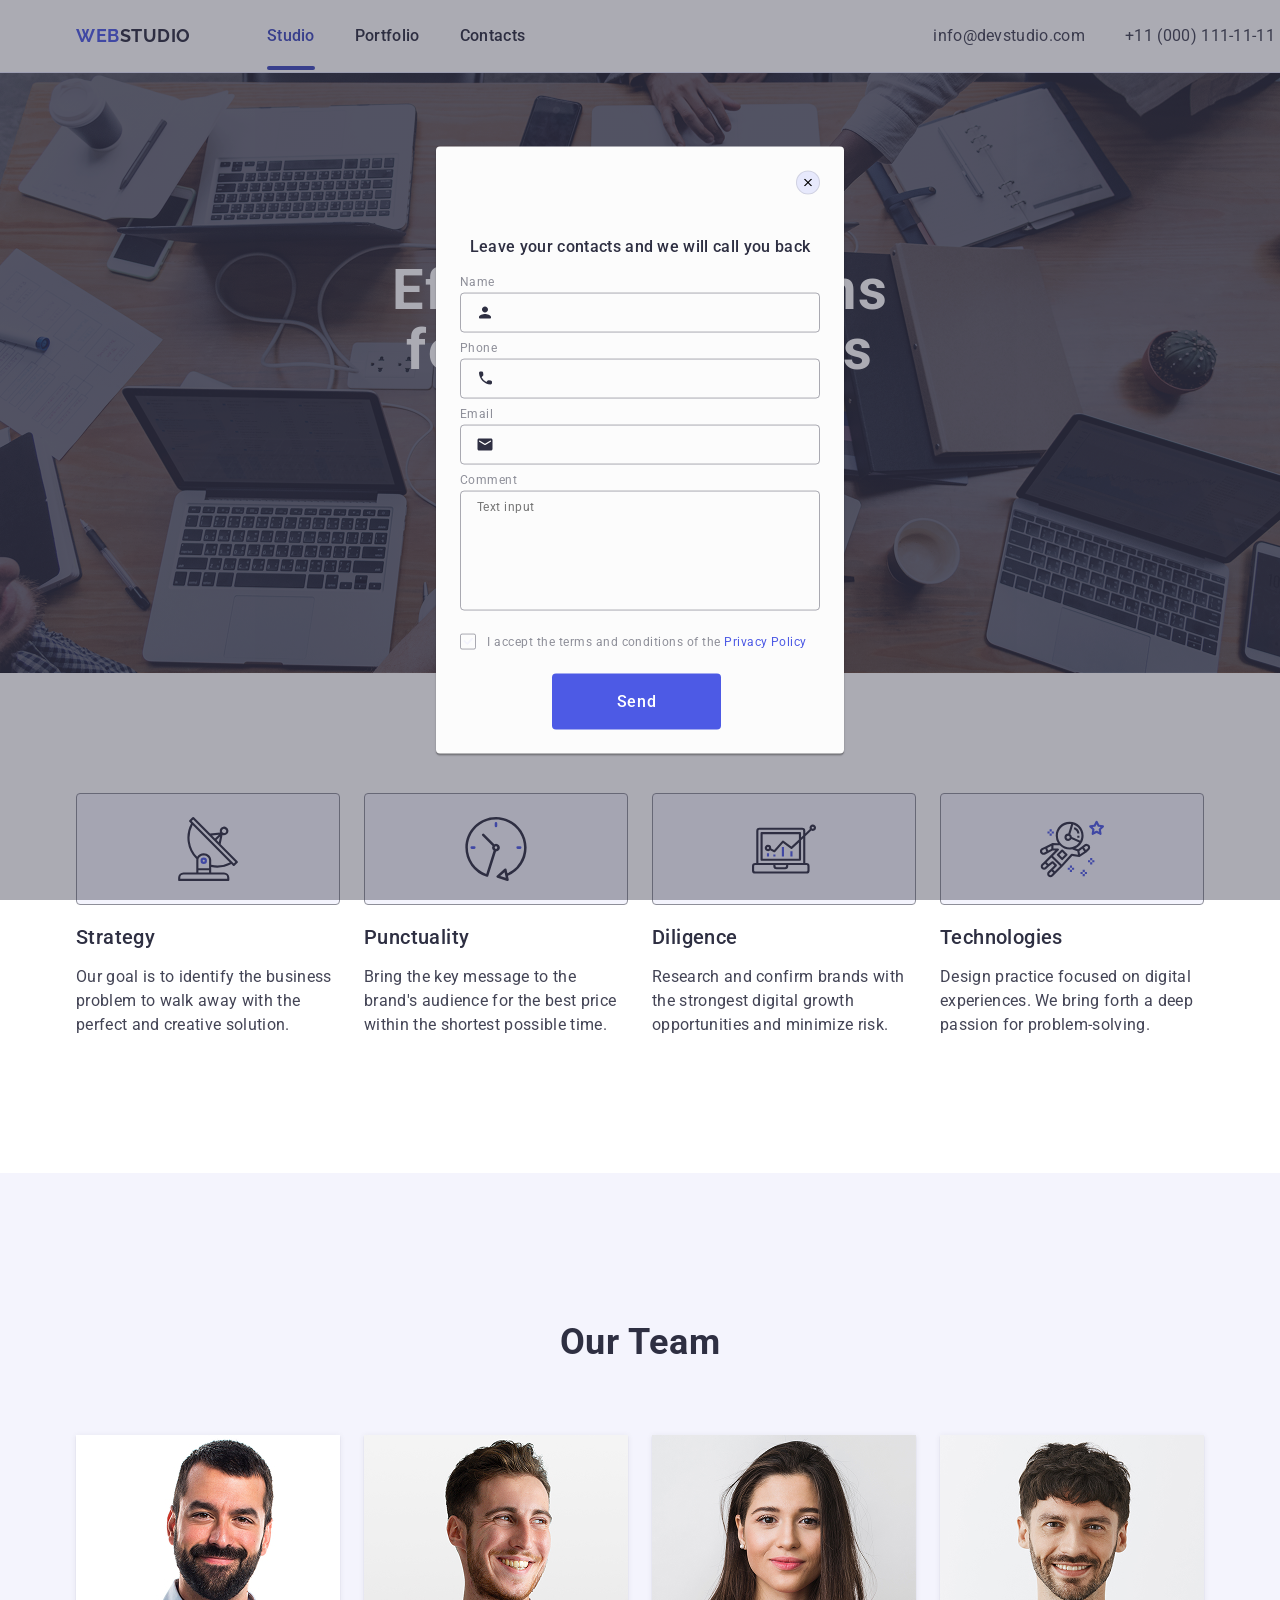
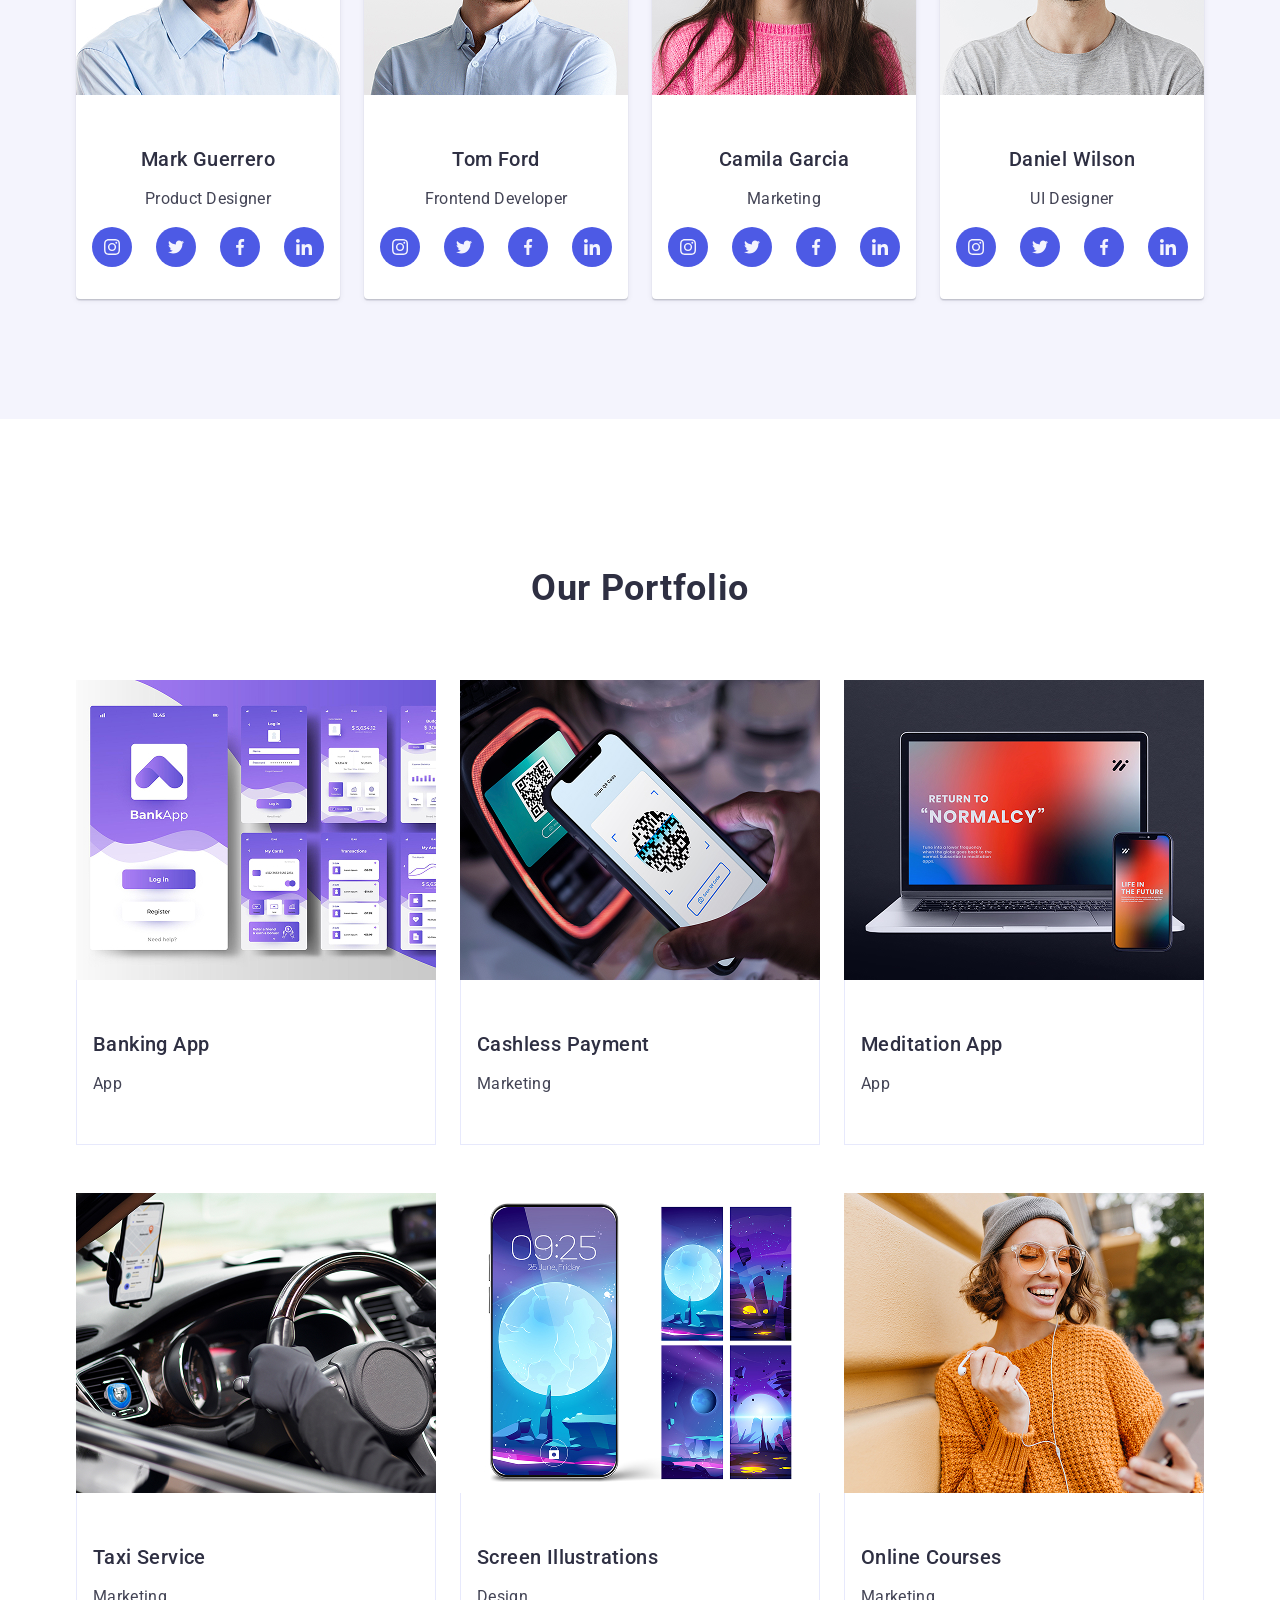
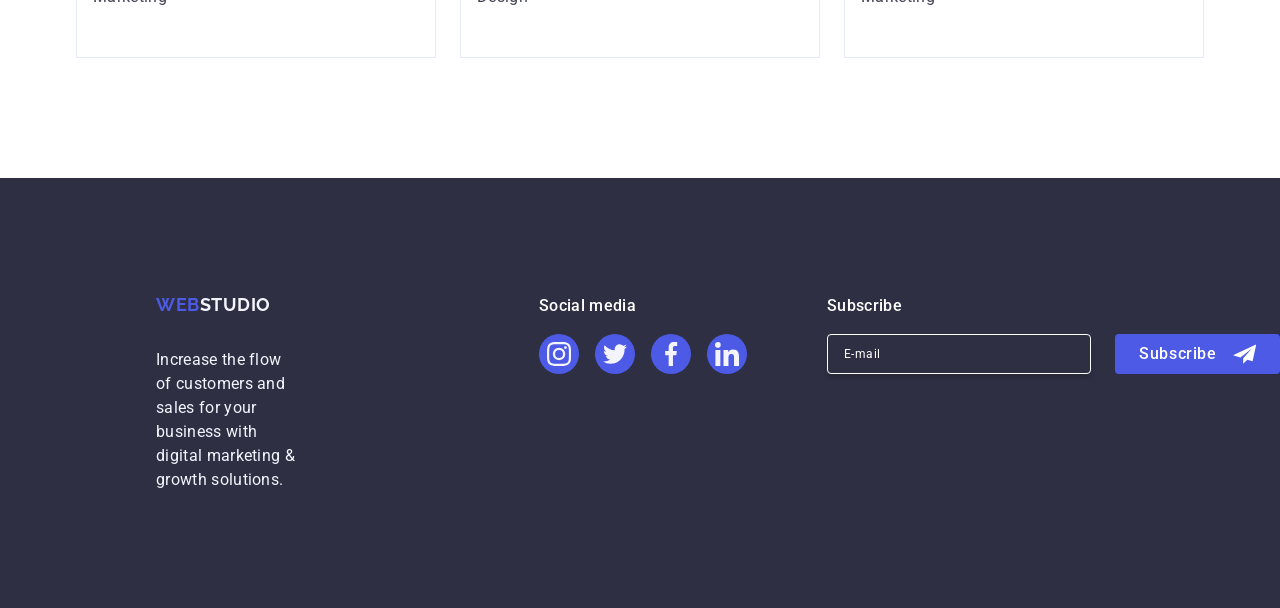
==== goit-markup-hw-05/index.html @ 67d3f8dd "feat: обновление проекта" ====
<!DOCTYPE html>
<html lang="en">

<head>
    <meta charset="UTF-8">
    <meta name="viewport" content="width=device-width, initial-scale=1.0">
    <title>WebStudio</title>
    <link rel="preconnect" href="https://fonts.googleapis.com">
    <link rel="preconnect" href="https://fonts.gstatic.com" crossorigin>
    <link href="https://fonts.googleapis.com/css2?family=Raleway:ital,wght@0,700;1,700&display=swap" rel="stylesheet">
    <link rel="preconnect" href="https://fonts.googleapis.com">
    <link rel="preconnect" href="https://fonts.gstatic.com" crossorigin>
    <link
        href="https://fonts.googleapis.com/css2?family=Raleway:ital,wght@0,100..900;1,100..900&family=Roboto:ital,wght@0,100..900;1,100..900&display=swap"
        rel="stylesheet">
    <link rel="stylesheet" href="https://cdnjs.cloudflare.com/ajax/libs/modern-normalize/3.0.1/modern-normalize.min.css"
        integrity="sha512-q6WgHqiHlKyOqslT/lgBgodhd03Wp4BEqKeW6nNtlOY4quzyG3VoQKFrieaCeSnuVseNKRGpGeDU3qPmabCANg=="
        crossorigin="anonymous" referrerpolicy="no-referrer" />
    <link rel="stylesheet" href="./css/styles.css">
</head>

<body>
    <header class="info">
        <div class="info-container container">
            <nav class="nav-info">
                <a href="./index.html" class="logo">Web<span class="logo-studio">Studio</span></a>
                <ul class="menu-info">
                    <li class="menu-info-pynkt"><a href="./index.html" class="logo-ulstudio current">Studio</a></li>
                    <li class="menu-info-pynkt"><a href="" class="logo-ulstudio">Portfolio</a></li>
                    <li class="menu-info-pynkt"><a href="" class="logo-ulstudio">Contacts</a></li>
                </ul>
            </nav>
            <address class="hea-address">
                <ul class="address-ul">
                    <li><a href="mailto:info@devstudio.com" class="link-address">info@devstudio.com</a></li>
                    <li><a href="tel:+110001111111" class="link-address">+11 (000) 111-11-11</a></li>
                </ul>
            </address>
        </div>
    </header>
    <main>
        <!-- Beginning  -->
        <section class="beginning">
            <div class="container-beg">
                <h1 class="beginning-head">Effective Solutions for Your Business</h1>
                <button type="button" class="beginning-button">Order Service</button>
            </div>
        </section>
        <!-- Description -->
        <section class="description">
            <div class="container">
                <h2 class="visually-hidden">ТекстНивидимка</h2>
                <ul class="description-ul">
                    <li class="description-li">
                        <div class="iconka">
                            <svg class="svg-li-description" width="64" height="64">
                                <use href="./images/icons.svg#icon-antenna-1"></use>
                            </svg>
                        </div>
                        <h3 class="description-head">Strategy</h3>
                        <p class="description-title">Our goal is to identify the business
                            problem to walk away with the perfect and creative solution.</p>
                    </li>

                    <li class="description-li">
                        <div class="iconka">
                            <svg class="svg-li-description" width="64" height="64">
                                <use href="./images/icons.svg#icon-clock-1"></use>
                            </svg>
                        </div>
                        <h3 class="description-head">Punctuality</h3>
                        <p class="description-title">Bring the key message to the brand's audience for the best price
                            within
                            the shortest possible
                            time.
                        </p>
                    </li>

                    <li class="description-li">
                        <div class="iconka">
                            <svg class="svg-li-description" width="64" height="64">
                                <use href="./images/icons.svg#icon-diagram-1"></use>
                            </svg>
                        </div>
                        <h3 class="description-head">Diligence</h3>
                        <p class="description-title">Research and confirm brands with the strongest digital growth
                            opportunities and minimize risk.
                        </p>
                    </li>

                    <li class="description-li">
                        <div class="iconka">
                            <svg class="svg-li-description" width="64" height="64">
                                <use href="./images/icons.svg#icon-astronaut-1"></use>
                            </svg>
                        </div>
                        <h3 class="description-head">Technologies</h3>
                        <p class="description-title">Design practice focused on digital experiences. We bring forth a
                            deep
                            passion for
                            problem-solving.
                        </p>
                    </li>
                </ul>
            </div>
        </section>
        <!-- About The Team -->
        <section class="team">
            <div class="container">
                <h2 class="team-hj">Our Team</h2>
                <ul class="team-ul">
                    <li class="team-li">
                        <img src="./images/mark.guerrero.jpg" alt="photo Mark Guerrero" width="264" height="260">
                        <div class="team-div-li">
                            <h3 class="team-name">Mark Guerrero</h3>
                            <p class="team-title">Product Designer</p>
                            <ul class="team-contacts">
                                <li class="team-contacts-li">
                                    <a href="" class="team-contacts-a">
                                        <svg class="team-contacts-svg" width="16" height="16">
                                            <use href="./images/icons.svg#icon-instagram-2"></use>
                                        </svg>
                                    </a>
                                </li>
                                <li class="team-contacts-li">
                                    <a href="" class="team-contacts-a">
                                        <svg class="team-contacts-svg" width="16" height="16">
                                            <use href="./images/icons.svg#icon-twitter-1"></use>
                                        </svg>
                                    </a>
                                </li>
                                <li class="team-contacts-li">
                                    <a href="" class="team-contacts-a">
                                        <svg class="team-contacts-svg" width="16" height="16">
                                            <use href="./images/icons.svg#icon-facebook-1"></use>
                                        </svg>
                                    </a>
                                </li>
                                <li class="team-contacts-li">
                                    <a href="" class="team-contacts-a">
                                        <svg class="team-contacts-svg" width="16" height="16">
                                            <use href="./images/icons.svg#icon-linkedin-1"></use>
                                        </svg>
                                    </a>
                                </li>
                            </ul>
                        </div>
                    </li>
                    <li class="team-li">
                        <img src="./images/tom.ford.jpg" alt="photo Tom Ford" width="264" height="260">
                        <div class="team-div-li">
                            <h3 class="team-name">Tom Ford</h3>
                            <p class="team-title">Frontend Developer</p>
                            <ul class="team-contacts">
                                <li class="team-contacts-li">
                                    <a href="" class="team-contacts-a">
                                        <svg class="team-contacts-svg" width="16" height="16">
                                            <use href="./images/icons.svg#icon-instagram-2"></use>
                                        </svg>
                                    </a>
                                </li>
                                <li class="team-contacts-li">
                                    <a href="" class="team-contacts-a">
                                        <svg class="team-contacts-svg" width="16" height="16">
                                            <use href="./images/icons.svg#icon-twitter-1"></use>
                                        </svg>
                                    </a>
                                </li>
                                <li class="team-contacts-li">
                                    <a href="" class="team-contacts-a">
                                        <svg class="team-contacts-svg" width="16" height="16">
                                            <use href="./images/icons.svg#icon-facebook-1"></use>
                                        </svg>
                                    </a>
                                </li>
                                <li class="team-contacts-li">
                                    <a href="" class="team-contacts-a">
                                        <svg class="team-contacts-svg" width="16" height="16">
                                            <use href="./images/icons.svg#icon-linkedin-1"></use>
                                        </svg>
                                    </a>
                                </li>
                            </ul>
                        </div>
                    </li>
                    <li class="team-li">
                        <img src="./images/camila.garcia.jpg" alt="photo Camila Garcia" width="264" height="260">
                        <div class="team-div-li">
                            <h3 class="team-name">Camila Garcia</h3>
                            <p class="team-title">Marketing</p>
                            <ul class="team-contacts">
                                <li class="team-contacts-li">
                                    <a href="" class="team-contacts-a">
                                        <svg class="team-contacts-svg" width="16" height="16">
                                            <use href="./images/icons.svg#icon-instagram-2"></use>
                                        </svg>
                                    </a>
                                </li>
                                <li class="team-contacts-li">
                                    <a href="" class="team-contacts-a">
                                        <svg class="team-contacts-svg" width="16" height="16">
                                            <use href="./images/icons.svg#icon-twitter-1"></use>
                                        </svg>
                                    </a>
                                </li>
                                <li class="team-contacts-li">
                                    <a href="" class="team-contacts-a">
                                        <svg class="team-contacts-svg" width="16" height="16">
                                            <use href="./images/icons.svg#icon-facebook-1"></use>
                                        </svg>
                                    </a>
                                </li>
                                <li class="team-contacts-li">
                                    <a href="" class="team-contacts-a">
                                        <svg class="team-contacts-svg" width="16" height="16">
                                            <use href="./images/icons.svg#icon-linkedin-1"></use>
                                        </svg>
                                    </a>
                                </li>
                            </ul>
                        </div>
                    </li>
                    <li class="team-li">
                        <img src="./images/daniel.wilson.jpg" alt="photo Daniel Wilson" width="264" height="260">
                        <div class="team-div-li">
                            <h3 class="team-name">Daniel Wilson </h3>
                            <p class="team-title">UI Designer</p>
                            <ul class="team-contacts">
                                <li class="team-contacts-li">
                                    <a href="" class="team-contacts-a">
                                        <svg class="team-contacts-svg" width="16" height="16">
                                            <use href="./images/icons.svg#icon-instagram-2"></use>
                                        </svg>
                                    </a>
                                </li>
                                <li class="team-contacts-li">
                                    <a href="" class="team-contacts-a">
                                        <svg class="team-contacts-svg" width="16" height="16">
                                            <use href="./images/icons.svg#icon-twitter-1"></use>
                                        </svg>
                                    </a>
                                </li>
                                <li class="team-contacts-li">
                                    <a href="" class="team-contacts-a">
                                        <svg class="team-contacts-svg" width="16" height="16">
                                            <use href="./images/icons.svg#icon-facebook-1"></use>
                                        </svg>
                                    </a>
                                </li>
                                <li class="team-contacts-li">
                                    <a href="" class="team-contacts-a">
                                        <svg class="team-contacts-svg" width="16" height="16">
                                            <use href="./images/icons.svg#icon-linkedin-1"></use>
                                        </svg>
                                    </a>
                                </li>
                            </ul>
                        </div>
                    </li>
                </ul>
            </div>
        </section>
        <!-- Our Portfolio Team -->
        <section class="portfolio-team">
            <div class="container">
                <h2 class="portfolio">Our Portfolio</h2>
                <ul class="portfolio-ul">
                    <li class="portfolio-li">
                        <div class="portfolio-img-div">
                            <img src="./images/banking.jpg" alt="banking" width="360">
                            <p class="portfolio-paragraf">
                                14 Stylish and User-Friendly App Design Concepts · Task Manager App · Calorie Tracker
                                App
                                · Exotic Fruit Ecommerce App ·
                                Cloud Storage App
                            </p>
                        </div>
                        <div class="team-container">
                            <h3 class="portfolio-head">Banking App</h3>
                            <p class="portfolio-title">App</p>
                        </div>
                    </li>
                    <li class="portfolio-li">
                        <div class="portfolio-img-div">
                            <img src="./images/cashlees.jpg" alt="cashless" width="360">
                            <p class="portfolio-paragraf">
                                14 Stylish and User-Friendly App Design Concepts · Task Manager App · Calorie Tracker
                                App
                                · Exotic Fruit Ecommerce App ·
                                Cloud Storage App
                            </p>
                        </div>
                        <div class="team-container">
                            <h3 class="portfolio-head">Cashless Payment</h3>
                            <p class="portfolio-title">Marketing</p>
                        </div>
                    </li>
                    <li class="portfolio-li">
                        <div class="portfolio-img-div">
                            <img src="./images/meditation.jpg" alt="meditation" width="360">
                            <p class="portfolio-paragraf">
                                14 Stylish and User-Friendly App Design Concepts · Task Manager App · Calorie Tracker
                                App
                                · Exotic Fruit Ecommerce App ·
                                Cloud Storage App
                            </p>
                        </div>
                        <div class="team-container">
                            <h3 class="portfolio-head">Meditation App</h3>
                            <p class="portfolio-title">App</p>
                        </div>
                    </li>
                    <li class="portfolio-li">
                        <div class="portfolio-img-div">
                            <img src="./images/taxi.jpg" alt="taxi" width="360">
                            <p class="portfolio-paragraf">
                                14 Stylish and User-Friendly App Design Concepts · Task Manager App · Calorie Tracker
                                App
                                · Exotic Fruit Ecommerce App ·
                                Cloud Storage App
                            </p>
                        </div>
                        <div class="team-container">
                            <h3 class="portfolio-head">Taxi Service</h3>
                            <p class="portfolio-title">Marketing</p>
                        </div>
                    </li>
                    <li class="portfolio-li">
                        <div class="portfolio-img-div">
                            <img src="./images/screen.jpg" alt="screen" width="360">
                            <p class="portfolio-paragraf">
                                14 Stylish and User-Friendly App Design Concepts · Task Manager App · Calorie Tracker
                                App
                                · Exotic Fruit Ecommerce App ·
                                Cloud Storage App
                            </p>
                        </div>
                        <div class="team-container">
                            <h3 class="portfolio-head">Screen Illustrations</h3>
                            <p class="portfolio-title">Design</p>
                        </div>
                    </li>
                    <li class="portfolio-li">
                        <div class="portfolio-img-div">
                            <img src="./images/online.jpg" alt="online" width="360">
                            <p class="portfolio-paragraf">
                                14 Stylish and User-Friendly App Design Concepts · Task Manager App · Calorie Tracker
                                App
                                · Exotic Fruit Ecommerce App ·
                                Cloud Storage App
                            </p>
                        </div>
                        <div class="team-container">
                            <h3 class="portfolio-head">Online Courses</h3>
                            <p class="portfolio-title">Marketing</p>
                        </div>
                    </li>
                </ul>
            </div>
        </section>
    </main>
    <footer class="footer">
        <div class="container-footer">
            <div class="containerr-footer">
                <a href="./index.html" class="logoj">Web<span class="logo-studioj">Studio</span></a>
                <p class="footer-title">
                    Increase the flow of customers and sales for your business with digital
                    marketing &
                    growth solutions.
                </p>
            </div>
            <div class="footer-contacts">
                <p class="footer-paragraf">Social media</p>
                <ul class="footer-ul">
                    <li class="footer-li">
                        <a href="" class="footer-link">
                            <svg class="footer-svg" width="24" height="24">
                                <use href="./images/icons.svg#icon-instagram-2"></use>
                            </svg>
                        </a>
                    </li>
                    <li class="footer-li">
                        <a href="" class="footer-link">
                            <svg class="footer-svg" width="24" height="24">
                                <use href="./images/icons.svg#icon-twitter-1"></use>
                            </svg>
                        </a>
                    </li>
                    <li class="footer-li">
                        <a href="" class="footer-link">
                            <svg class="footer-svg" width="24" height="24">
                                <use href="./images/icons.svg#icon-facebook-1"></use>
                            </svg>
                        </a>
                    </li>
                    <li class="footer-li">
                        <a href="" class="footer-link">
                            <svg class="footer-svg" width="24" height="24">
                                <use href="./images/icons.svg#icon-linkedin-1"></use>
                            </svg>
                        </a>
                    </li>
                </ul>
            </div>
            <div class="footer-subscribe">
                <p class="footer-subscribe-p">Subscribe</p>
                <form class="footer-subscribe-form">
                    <label class="footer-subscribe-label">
                        <input class="footer-subscribe-input" type="email" name="email" placeholder="E-mail">
                    </label>
                    <button type="submit" class="footer-subscribe-button">
                        Subscribe
                        <svg class="footer-subscribe-svg" width="24" height="24">
                            <use href="./images/icons.svg#icon-Frame-3"></use>
                        </svg>
                    </button>
                </form>
            </div>
        </div>
    </footer>
    <!-- MODAL -->
    <div class="modal-overlay">
        <div class="modal-window">
            <button class="modal-button" type="button">
                <svg class="modal-svg" width="8" height="8">
                    <use href="./images/icons.svg#icon-close-black-18dp-2-1"></use>
                </svg>
            </button>
            <p class="modal-p">Leave your contacts and we will call you back</p>
            <form class="model-form">
                <div class="modal-form-div">
                    <label class="modal-form-label" for="user-name">Name</label>
                    <div class="modal-label-div">
                        <input type="text" id="user-name" name="user-name" class="modal-label-input">
                        <svg class="modal-input-svg" width="18" height="24">
                            <use href="./images/icons.svg#icon-person-black-18dp-1"></use>
                        </svg>
                    </div>
                </div>
                <div class="modal-form-div">
                    <label class="modal-form-label" for="user-phone">Phone</label>
                    <div class="modal-label-div">
                        <input type="text" id="user-phone" name="user-phone" class="modal-label-input">
                        <svg class="modal-input-svg" width="18" height="24">
                            <use href="./images/icons.svg#icon-phone-black-18dp-1"></use>
                        </svg>
                    </div>
                </div>
                <div class="modal-form-div">
                    <label class="modal-form-label" for="user-email">Email</label>
                    <div class="modal-label-div">
                        <input type="text" id="user-email" name="user-email" class="modal-label-input">
                        <svg class="modal-input-svg" width="18" height="24">
                            <use href="./images/icons.svg#icon-email-black-18dp-1"></use>
                        </svg>
                    </div>
                </div>
                <div class="modal-form-divvvv">
                    <label for="user-comment" class="modal-form-label">Comment</label>
                    <textarea class="model-textarea" name="user-comment" id="user-comment"
                        placeholder="Text input"></textarea>
                </div>
                <div class="modal-form-checkbox">
                    <input class="visually-hidden" type="checkbox" id="user-privacy" value="true" name="user-privacy">
                    <label class="form-checkbox-label" for="user-privacy">
                        <span class="form-label-span">
                            <svg class="" width="10" height="8">
                                <use href="./images/icons.svg#icon-Vector-1"></use>
                            </svg>
                        </span>
                        I accept the terms and conditions of the
                        <a href="" class="form-checkbox-label-a">Privacy Policy</a>
                    </label>
                </div>
                <button class="form-buttonn">Send</button>
            </form>
        </div>
    </div>
</body>

</html>
---- goit-markup-hw-05/css/styles.css ----
body {
    font-family: "Roboto", sans-serif;
    color: #434455;
    background-color: #FFFFFF;
}

img {
    display: block;
}

ul {
    padding-left: 0;
    margin: 0;
}

a {
    text-decoration: none;
}

input {
    position: relative;
}

.logo {
    font-family: "Raleway", sans-serif;
    font-weight: 700;
    font-size: 18px;
    line-height: 1.17;
    letter-spacing: 0.03em;
    text-transform: uppercase;
    color: #4d5ae5;
    margin-right: 76px;
}

.logo-studio {
    color: #2e2f42;
}

.logo-ulstudio {
    font-weight: 500;
    font-size: 16px;
    line-height: 1.5;
    letter-spacing: 0.02em;
    color: #2e2f42;
    padding: 24px 0 24px;
    transition: color 250ms cubic-bezier(0.4, 0, 0.2, 1);
}

.current {
    position: relative;
    color: #404bbf;
}

.current::after {
    content: '';
    width: 100%;
    position: absolute;
    left: 0;
    bottom: -1px;
    height: 4px;
    background-color: #404bbf;
    border-radius: 2px;
}

.logo-ulstudio:hover {
    color: #404bbf;
}

.logo-ulstudio:focus {
    color: #404bbf;
}

.hea-address {
    font-style: normal;
}

.link-address {
    font-size: 16px;
    line-height: 1.5;
    letter-spacing: 0.02em;
    color: #434455;
    transition: color 250ms cubic-bezier(0.4, 0, 0.2, 1);

}

.container {
    width: 1158px;
    padding: 0 15px 0 15px;
    margin: 0 auto;
}

.link-address:hover {
    color: #404bbf;
}

.link-address:focus {
    color: #404bbf;
}

.beginning {
    padding-top: 188px;
    padding-bottom: 188px;
    background-image: linear-gradient(rgba(46, 47, 66, 0.7), rgba(46, 47, 66, 0.7)), url(../images/name.jpg);
    max-height: 600px;
    max-width: 1440px;
    margin: 0 auto;
    background-repeat: no-repeat;
    background-position: center;
    background-size: cover;
}

.container-beg {
    width: 1158px;
    padding: 0 15px 0 15px;
    margin: 0 auto;
}

.beginning-head {
    font-size: 56px;
    line-height: 1.07;
    text-align: center;
    letter-spacing: 0.02em;
    color: #ffff;
    max-width: 496px;
    margin: 0 auto 48px;
}

.beginning-button {
    background-color: #4D5AE5;
    font-family: "Roboto", sans-serif;
    font-weight: 500;
    font-size: 16px;
    line-height: 1.5;
    letter-spacing: 0.04em;
    color: #ffffff;
    cursor: pointer;
    display: block;
    min-width: 169px;
    margin: 0 auto;
    height: 56px;
    border: none;
    border-radius: 4px;
    cursor: pointer;
    transition: background-color 250ms cubic-bezier(0.4, 0, 0.2, 1);
}

.beginning-button:hover {
    background-color: #404BBF;
}

.beginning-button:focus {
    background-color: #404BBF;
}

.visually-hidden {
    color: rgba(0, 0, 0, 0);
    position: absolute;
    width: 1px;
    height: 1px;
    margin: -1px;
    border: 0;
    padding: 0;
    white-space: nowrap;
    clip-path: inset(100%);
    clip: rect(0 0 0 0);
    overflow: hidden;
}

.description {
    padding-top: 120px;
    padding-bottom: 120px;
}

.description-ul {
    display: flex;
    gap: 24px;
    list-style-type: none;
}

.description-li {
    flex-basis: calc((100% - 3 * 24px) / 4);
}

.iconka {
    display: flex;
    align-items: center;
    justify-content: center;
    height: 112px;
    background-color: #f4f4fd;
    border-radius: 4px;
    border: 1px solid #8e8f99;
    margin-bottom: 8px;
}

.description-head {
    font-weight: 500;
    font-size: 20px;
    line-height: 1.2;
    letter-spacing: 0.02em;
    color: #2e2f42;
    margin-bottom: 8px;
}

.description-title {
    font-size: 16px;
    line-height: 1.5;
    letter-spacing: 0.02em;
    color: #434455;
}

.team {
    background-color: #F4F4FD;
    padding: 120px 0 120px;
}

.team-container {
    padding: 32px 16px;
    border: 1px solid #e7e9fc;
}

.team-hj {
    font-size: 36px;
    line-height: 1.11;
    text-align: center;
    letter-spacing: 0.02em;
    text-transform: capitalize;
    color: #2e2f42;
    margin-bottom: 72px;
}

.team-ul {
    display: flex;
    gap: 24px;
    list-style-type: none;
}

.team-li {
    background-color: #FFFFFF;
    flex-basis: calc((100% - 3 * 24px) / 4);
    border-radius: 0px 0px 4px 4px;
    box-shadow: 0px 1px 6px rgba(46, 47, 66, 0.08),
        0px 1px 1px rgba(46, 47, 66, 0.16),
        0px 2px 1px rgba(46, 47, 66, 0.08);
}

.team-div-li {
    padding: 32px 0 32px
}

.team-name {
    font-weight: 500;
    font-size: 20px;
    line-height: 1.2;
    letter-spacing: 0.02em;
    color: #2e2f42;
    text-align: center;
    margin-bottom: 8px;
}

.team-title {
    font-size: 16px;
    line-height: 1.5;
    letter-spacing: 0.02em;
    color: #434455;
    text-align: center;
}

.team-contacts {
    display: flex;
    justify-content: center;
    gap: 24px;
    list-style-type: none;
}

.team-contacts-li {
    width: 40px;
    height: 40px;
}

.team-contacts-a {
    width: 100%;
    height: 100%;
    background-color: #4d5ae5;
    border-radius: 50%;
    display: flex;
    align-items: center;
    justify-content: center;
    transition: background-color 250ms cubic-bezier(0.4, 0, 0.2, 1);
}

.team-contacts-a:hover {
    background-color: #404bbf;
}

.team-contacts-a:focus {
    background-color: #404bbf;
}

.team-contacts-svg {
    fill: #f4f4fd;
}

.portfolio-team {
    padding-top: 120px;
    padding-bottom: 120px;
}

.portfolio {
    font-size: 36px;
    line-height: 1.11;
    text-align: center;
    letter-spacing: 0.02em;
    text-transform: capitalize;
    color: #2e2f42;
    margin-bottom: 72px;
}

.portfolio-ul {
    display: flex;
    flex-wrap: wrap;
    column-gap: 24px;
    row-gap: 48px;
    list-style-type: none;
}

.portfolio-li {
    width: calc((100% - 48px) / 3);
    transition: box-shadow 250ms cubic-bezier(0.4, 0, 0.2, 1);
}

.portfolio-li:hover {
    box-shadow: 0px 1px 6px rgba(46, 47, 66, 0.08),
        0px 1px 1px rgba(46, 47, 66, 0.16),
        0px 2px 1px rgba(46, 47, 66, 0.08);
    transform: translateY(0%);
}

.portfolio-li:hover .portfolio-paragraf {
    transform: translateY(0%);
}

.portfolio-img-div {
    position: relative;
    overflow: hidden;
}

.portfolio-paragraf {
    position: absolute;
    top: 0;
    font-size: 16px;
    line-height: 1.5;
    letter-spacing: 0.02em;
    color: #f4f4fd;
    padding: 40px 32px;
    background-color: #4d5ae5;
    height: 100%;
    width: 100%;
    transform: translateY(100%);
    transition: transform 250ms cubic-bezier(0.4, 0, 0.2, 1);
}

.team-container {
    padding: 32px 16px;
    border: 1px solid #e7e9fc;
    border-top: none;
}

.portfolio-head {
    font-weight: 500;
    font-size: 20px;
    line-height: 1.2;
    letter-spacing: 0.02em;
    color: #2e2f42;
    margin-bottom: 8px
}

.portfolio-title {
    font-size: 16px;
    line-height: 1.5;
    letter-spacing: 0.02em;
    color: #434455;
}

.footer {
    background-color: #2e2f42;
    padding: 100px 0 100px;
}

.container-footer {
    display: flex;
    align-items: baseline;
}

.containerr-footer {
    margin-right: 120px;
    padding-left: 156px;
    padding-right: 120px;
}

.logoj {
    font-family: "Raleway", sans-serif;
    font-weight: 700;
    font-size: 18px;
    line-height: 1.17;
    letter-spacing: 0.03em;
    text-transform: uppercase;
    color: #4d5ae5;
    display: inline-block;
    margin-bottom: 16px;
}

.logo-studioj {
    color: #F4F4FD;
}

.footer-title {
    line-height: 1.5;
    color: #F4F4FD;
    letter-spacing: 0.02em;
    max-width: 264px;
}

.footer-paragraf {
    font-weight: 500;
    font-size: 16px;
    line-height: 1.5;
    letter-spacing: 0.02em;
    color: #FFFFFF;
    margin-bottom: 16px;
    margin-top: 0;
}

.footer-ul {
    display: flex;
    gap: 16px;
    list-style-type: none;
}

.footer-li {
    width: 40px;
    height: 40px;
}

.footer-link {
    width: 100%;
    height: 100%;
    background-color: #4d5ae5;
    border-radius: 50%;
    display: flex;
    align-items: center;
    justify-content: center;
    transition: background-color 250ms cubic-bezier(0.4, 0, 0.2, 1);
}

.footer-link:hover {
    background-color: #31d0aa;
}

.footer-link:focus {
    background-color: #31d0aa;
}

.footer-svg {
    fill: #f4f4fd;
}

.footer-subscribe {
    padding-left: 80px;
}

.footer-subscribe-p {
    margin-bottom: 16px;
    font-weight: 500;
    font-size: 16px;
    line-height: 1.5;
    letter-spacing: 0.02em;
    color: #ffffff;
}

.footer-subscribe-form {
    display: flex;
    gap: 24px;
}

.footer-subscribe-input {
    width: 264px;
    height: 40px;
    border: 1px solid #ffffff;
    background-color: transparent;
    font-size: 12px;
    line-height: 2;
    letter-spacing: 0.04em;
    padding-left: 16px;
    box-shadow: 0px 4px 4px rgba(0, 0, 0, 0.15);
    border-radius: 4px;
    color: #ffffff;
}

.footer-subscribe-input::placeholder {
    color: #ffffff;
}

.footer-subscribe-button {
    min-width: 165px;
    height: 40px;
    display: flex;
    justify-content: center;
    align-items: center;
    font-family: "Roboto", sans-serif;
    font-size: 16px;
    font-weight: 500;
    line-height: 1.5;
    letter-spacing: 0.04em;
    color: #ffffff;
    cursor: pointer;
    background-color: #4D5AE5;
    border: none;
    border-radius: 4px;
    padding: 8px 24px;
    width: 165px;
    height: 40px;
}

.footer-subscribe-svg {
    margin-left: 16px;
}

.modal-overlay {
    position: fixed;
    top: 0;
    left: 0;
    width: 100%;
    height: 100%;
    background-color: rgba(46, 47, 66, 0.4);
    transition: opacity 250ms cubic-bezier(0.4, 0, 0.2, 1), visibility 250ms cubic-bezier(0.4, 0, 0.2, 1);
    padding-left: 24px;
    padding-right: 24px;
}

.modal-window {
    position: absolute;
    top: 50%;
    left: 50%;
    transform: translate(-50%, -50%);
    width: 408px;
    min-height: 584px;
    background: #fcfcfc;
    box-shadow:
        0px 1px 1px rgba(0, 0, 0, 0.14),
        0px 1px 3px rgba(0, 0, 0, 0.12),
        0px 2px 1px rgba(0, 0, 0, 0.2);
    border-radius: 4px;
    transition: transform 250ms cubic-bezier(0.4, 0, 0.2, 1);
    padding: 72px 24px 24px 24px;
    justify-content: center;
    align-items: center;
}


.modal-button {
    position: absolute;
    top: 24px;
    right: 24px;
    width: 24px;
    height: 24px;
    border-radius: 50%;
    display: flex;
    align-items: center;
    justify-content: center;
    background-color: #e7e9fc;
    border: 1px solid rgba(0, 0, 0, 0.1);
    padding: 0;
    cursor: pointer;
    transition: background-color 250ms cubic-bezier(0.4, 0, 0.2, 1), border 250ms cubic-bezier(0.4, 0, 0.2, 1);
}

.modal-button:hover {
    background-color: #404bbf;
    border: none;
}

.modal-button:focus {
    background-color: #404bbf;
    border: none;
}

.modal-button:hover .modal-svg {
    fill: #ffffff;
}

.modal-button:focus .modal-svg {
    fill: #ffffff;
}

.modal-svg {
    transition: fill 250ms cubic-bezier(0.4, 0, 0.2, 1);
}

.modal-p {
    font-weight: 500;
    font-size: 16px;
    line-height: 1.5;
    text-align: center;
    letter-spacing: 0.02em;
    color: #2E2F42;
    margin-bottom: 16px
}

.modal-form-div {
    margin-bottom: 8px;
}

.modal-form-div input:focus svg {
    fill: #4D5AE5;
}

.modal-form-div input:focus::placeholder {
    fill: #4D5AE5;
}

.modal-form-label {
    font-size: 12px;
    line-height: 1.17;
    letter-spacing: 0.04em;
    color: #8e8f99;
    display: block;
    margin-bottom: 4px;
}

.modal-label-div {
    position: relative;
}

.modal-label-input {
    width: 100%;
    height: 40px;
    border: 1px solid rgba(46, 47, 66, 0.4);
    border-radius: 4px;
    background-color: transparent;
    padding-left: 38px;
    outline: transparent;
    transition: border-color 250ms cubic-bezier(0.4, 0, 0.2, 1);
}

.modal-label-input:focus {
    border-color: #4D5AE5;
}

.modal-label-input:focus+.modal-input-svg {
    fill: #4d5ae5;
}

.modal-input-svg {
    fill: #2E2F42;
    position: absolute;
    left: 16px;
    top: 50%;
    transform: translateY(-50%);
    transition: fill 250ms cubic-bezier(0.4, 0, 0.2, 1);
}

.modal-form-divvvv {
    margin-bottom: 16px;
}

.model-textarea {
    width: 100%;
    height: 120px;
    font-size: 12px;
    line-height: 1.17;
    letter-spacing: 0.04em;
    color: rgba(46, 47, 66, 0.4);
    border: 1px solid rgba(46, 47, 66, 0.4);
    border-radius: 4px;
    background-color: transparent;
    padding: 8px 16px;
    outline: transparent;
    resize: none;
    transition: border-color 250ms cubic-bezier(0.4, 0, 0.2, 1);
}

.model-form {
    justify-content: center;
    align-items: center;
}

.model-textarea:focus {
    border-color: #4D5AE5;
}

.modal-form-checkbox {
    margin-bottom: 24px;
}

input:checked+label>span {
    background-color: #404bbf;
    border: none;
    fill: #F4F4FD;
}

.sikret:checked {
    background-color: #404bbf;
    border: none;
    fill: #F4F4FD;
}

.form-checkbox-label {
    font-size: 12px;
    line-height: 1.17;
    letter-spacing: 0.04em;
    color: #8e8f99;
}

.form-label-span {
    width: 16px;
    height: 16px;
    border: 1px solid rgba(46, 47, 66, 0.4);
    border-radius: 2px;
    transition: background-color 250ms cubic-bezier(0.4, 0, 0.2, 1), border 250ms cubic-bezier(0.4, 0, 0.2, 1), fill 250ms cubic-bezier(0.4, 0, 0.2, 1);
    display: inline-flex;
    align-items: center;
    justify-content: center;
    fill: transparent;
    margin-right: 8px;
}

.visually-hidden:checked .form-label-span {
    background-color: #404bbf;
    border: none;
    fill: #F4F4FD;
}

.form-checkbox-label-a {
    color: #4d5ae5;
}

.form-buttonn {
    display: block;
    min-width: 169px;
    height: 56px;
    font-family: "Roboto", sans-serif;
    font-size: 16px;
    font-weight: 500;
    line-height: 1.5;
    letter-spacing: 0.04em;
    cursor: pointer;
    color: #ffffff;
    background-color: #4D5AE5;
    border: none;
    transition: background-color 250ms cubic-bezier(0.4, 0, 0.2, 1);
    margin-left: 92px;
    border-radius: 4px;
}

.form-buttonn:hover {
    background-color: #3540c0;
}

.form-buttonn:focus {
    background-color: #3540c0;
}

.info {
    border-bottom: 1px solid #e7e9fc;
    box-shadow: 0px 2px 1px rgba(46, 47, 66, 0.08),
        0px 1px 1px rgba(46, 47, 66, 0.16),
        0px 1px 6px rgba(46, 47, 66, 0.08);
}

.info-container {
    display: flex;
}

.info-container .container {
    width: 1158px;
    margin: 0 auto;
    padding: 0 15px 0 15px;
}

.nav-info {
    display: flex;
    align-items: center;
    margin-right: 76px;
}

.menu-info {
    display: flex;
    gap: 40px;
    list-style-type: none;
}

.menu-info-pynkt {
    padding: 24px 0 24px;
}

.address-ul {
    display: flex;
    gap: 40px;
    list-style-type: none;
    width: 344px;
    height: 24px;
    margin-left: 332px;
    margin-top: 24px;
    margin-right: 162px;
    margin-bottom: 24px;
}
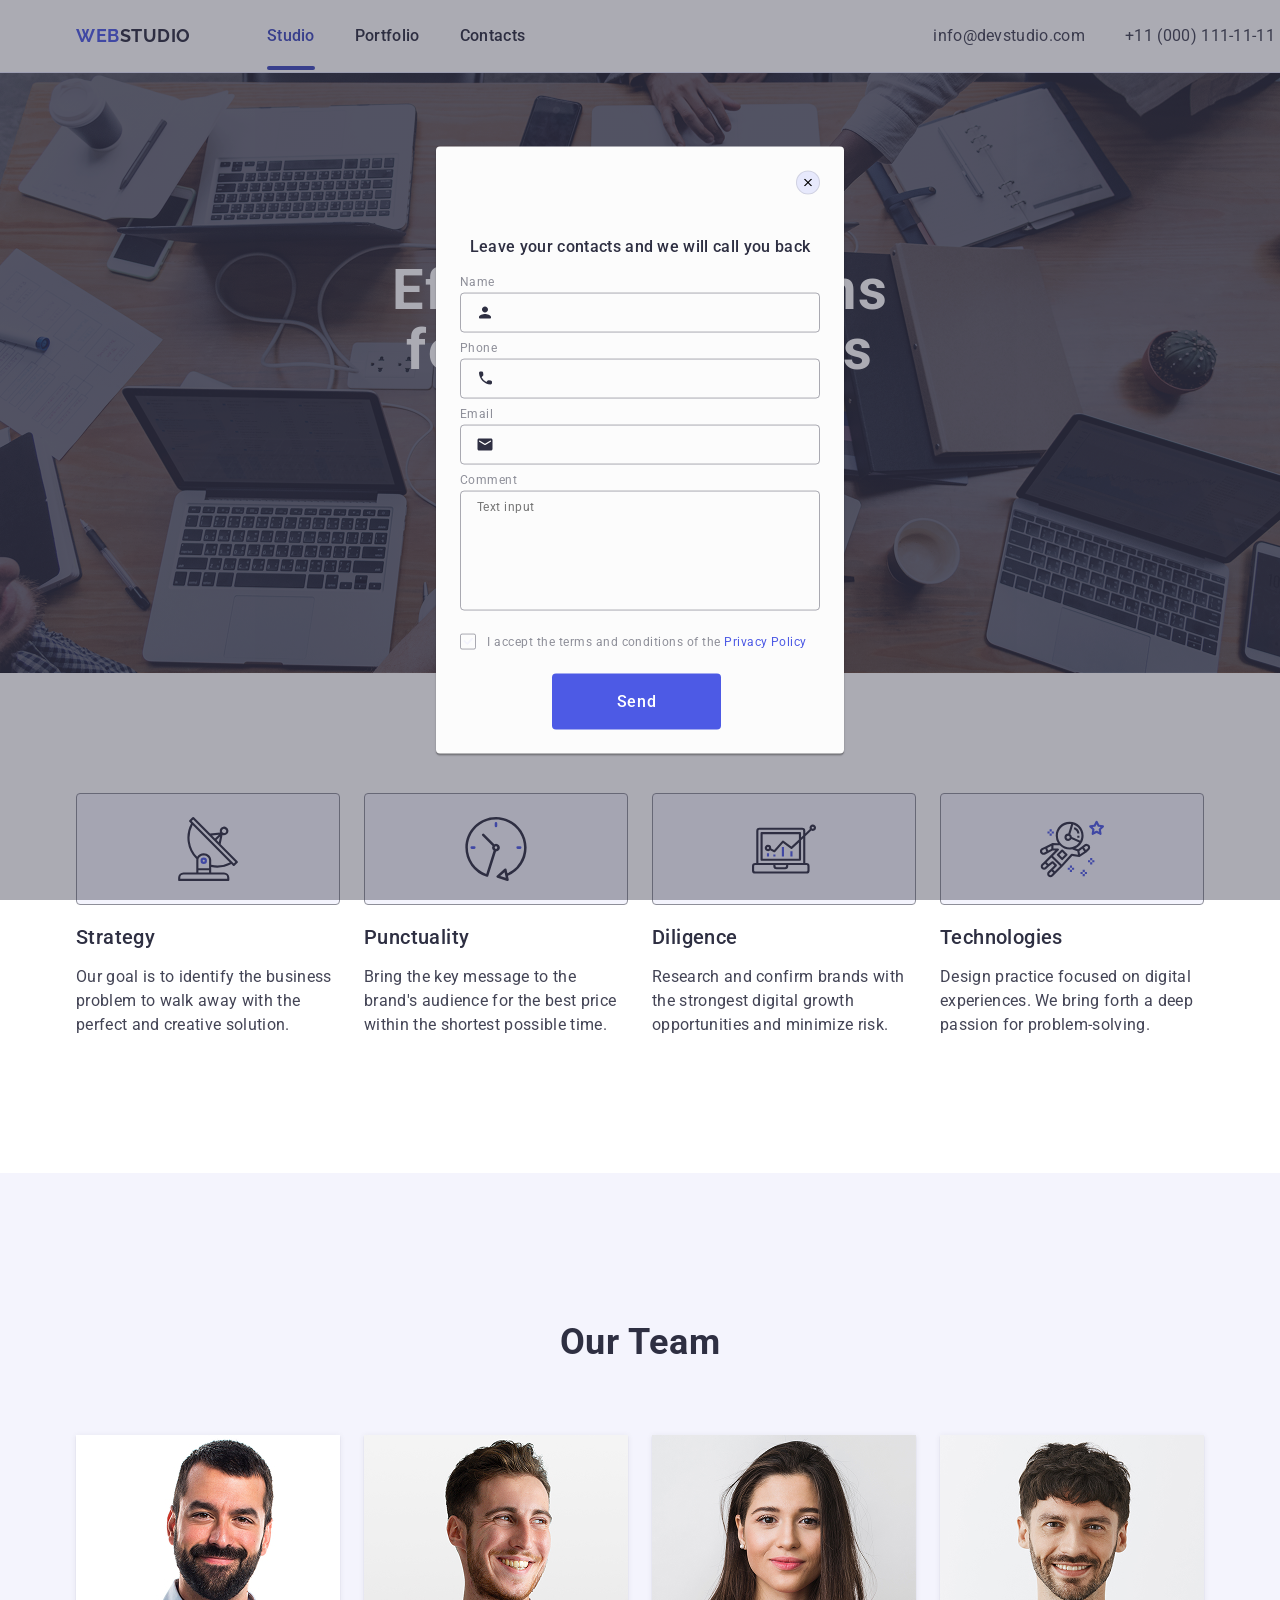
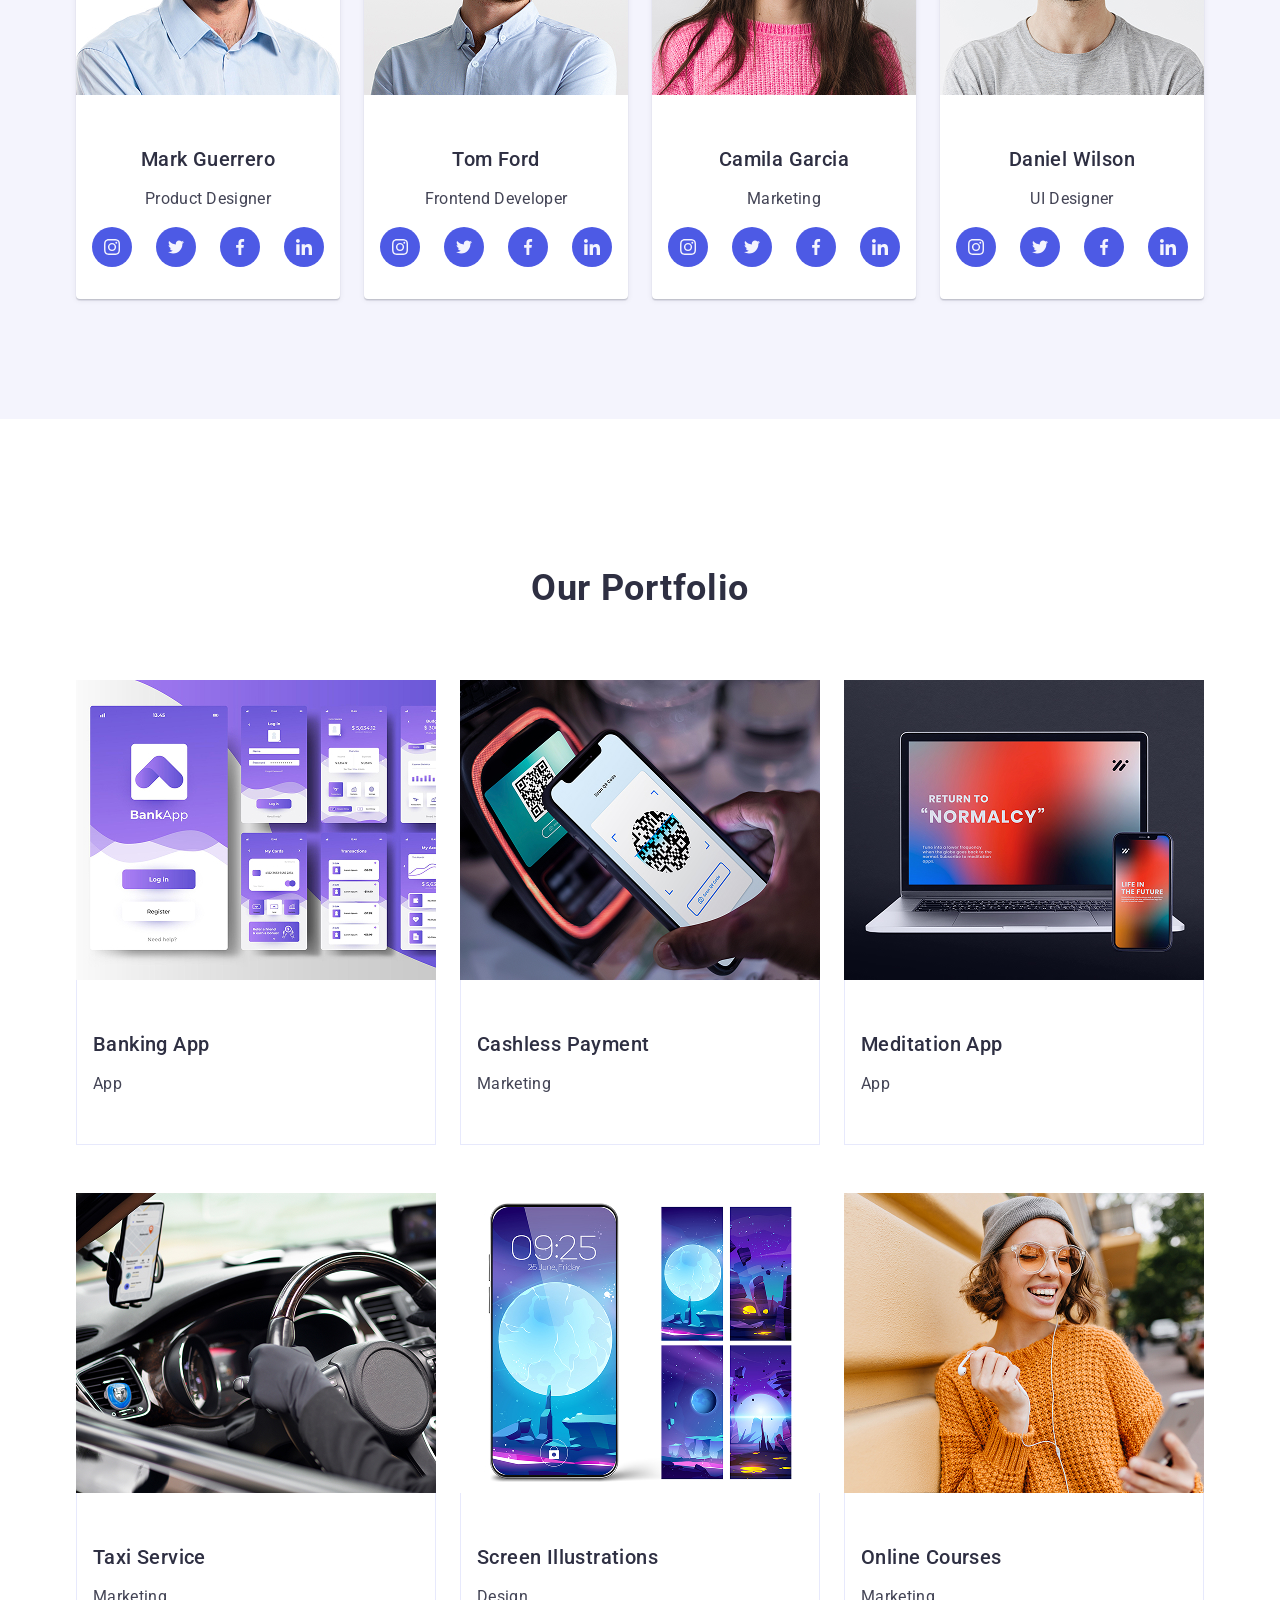
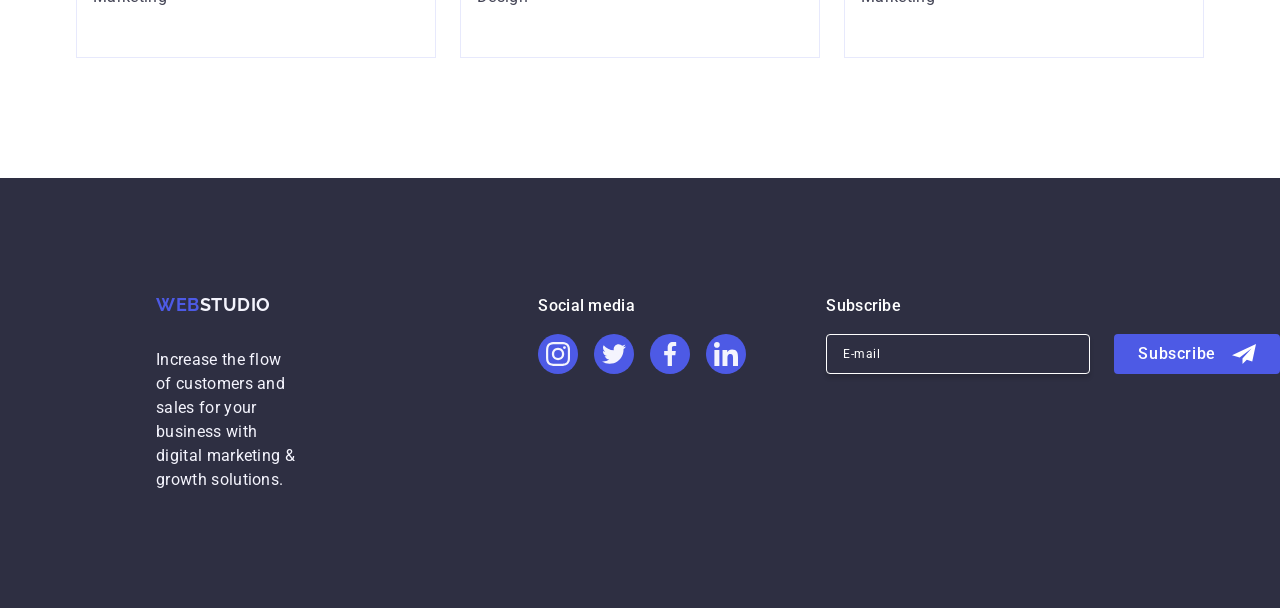
==== commit ca3f34ec: "Full" ====
--- a/goit-markup-hw-05/index.html
+++ b/goit-markup-hw-05/index.html
@@ -16,7 +16,7 @@
     <link rel="stylesheet" href="https://cdnjs.cloudflare.com/ajax/libs/modern-normalize/3.0.1/modern-normalize.min.css"
         integrity="sha512-q6WgHqiHlKyOqslT/lgBgodhd03Wp4BEqKeW6nNtlOY4quzyG3VoQKFrieaCeSnuVseNKRGpGeDU3qPmabCANg=="
         crossorigin="anonymous" referrerpolicy="no-referrer" />
-    <link rel="stylesheet" href="./css/styles.css">
+    <link rel="stylesheet" href="./css/main.css">
 </head>
 
 <body>
--- a/goit-markup-hw-05/css/main.css
+++ b/goit-markup-hw-05/css/main.css
@@ -0,0 +1,8 @@
+@import './common.css';
+@import './header.css';
+@import './hero.css';
+@import './features.css';
+@import './team.css';
+@import './portfolio.css';
+@import './footer.css';
+@import './modal.css';
